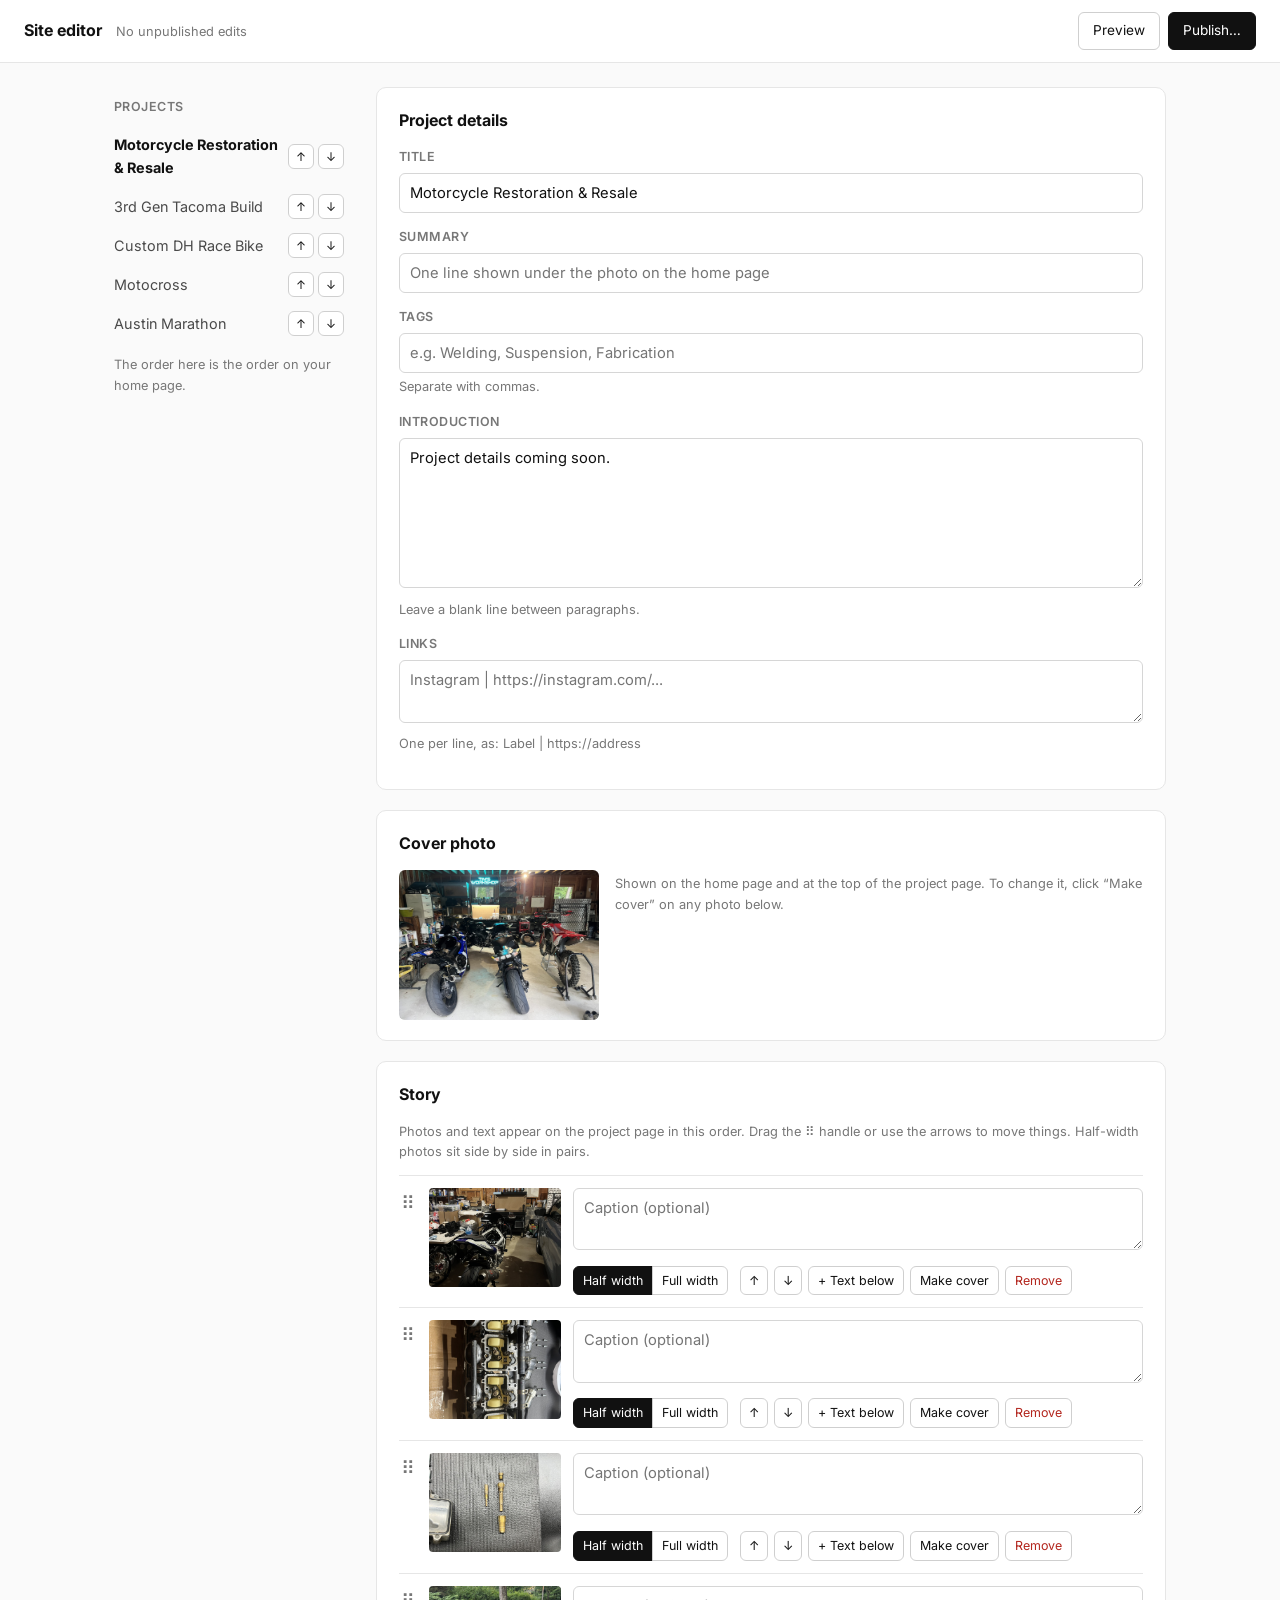
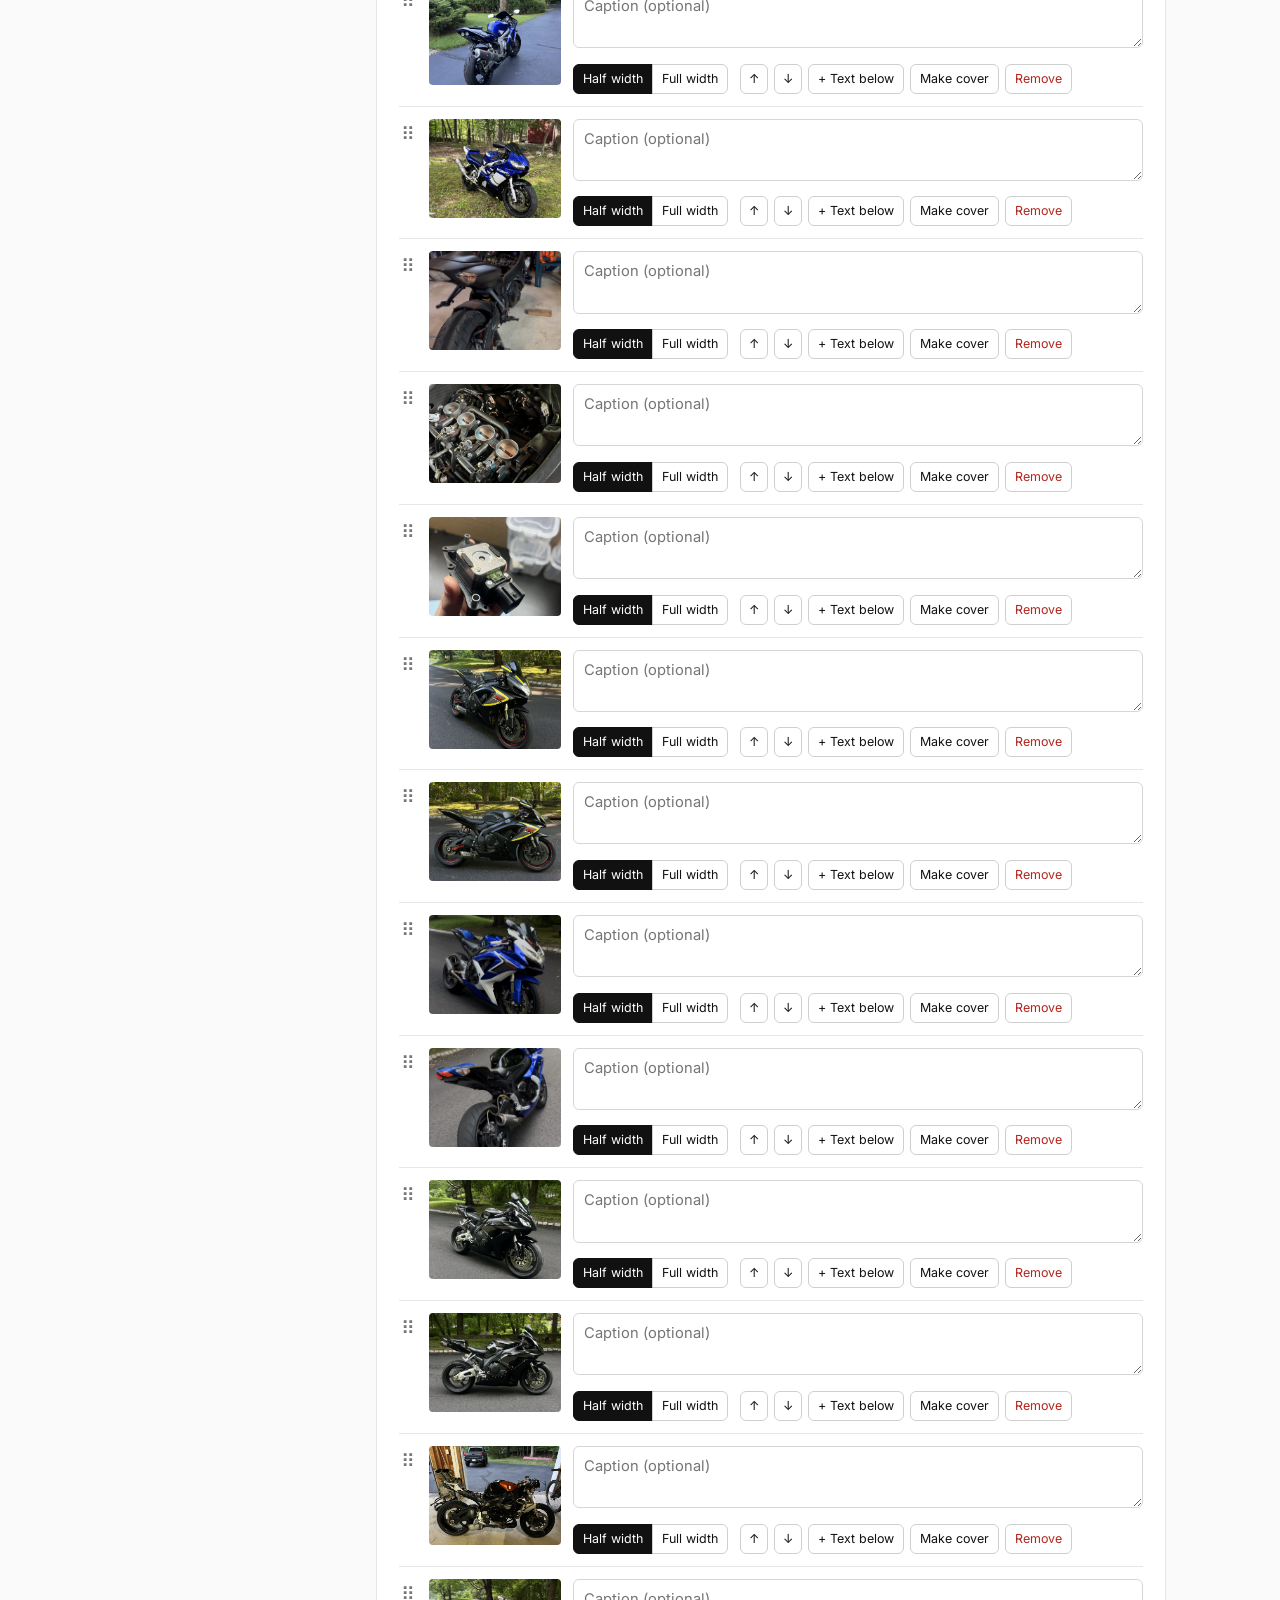
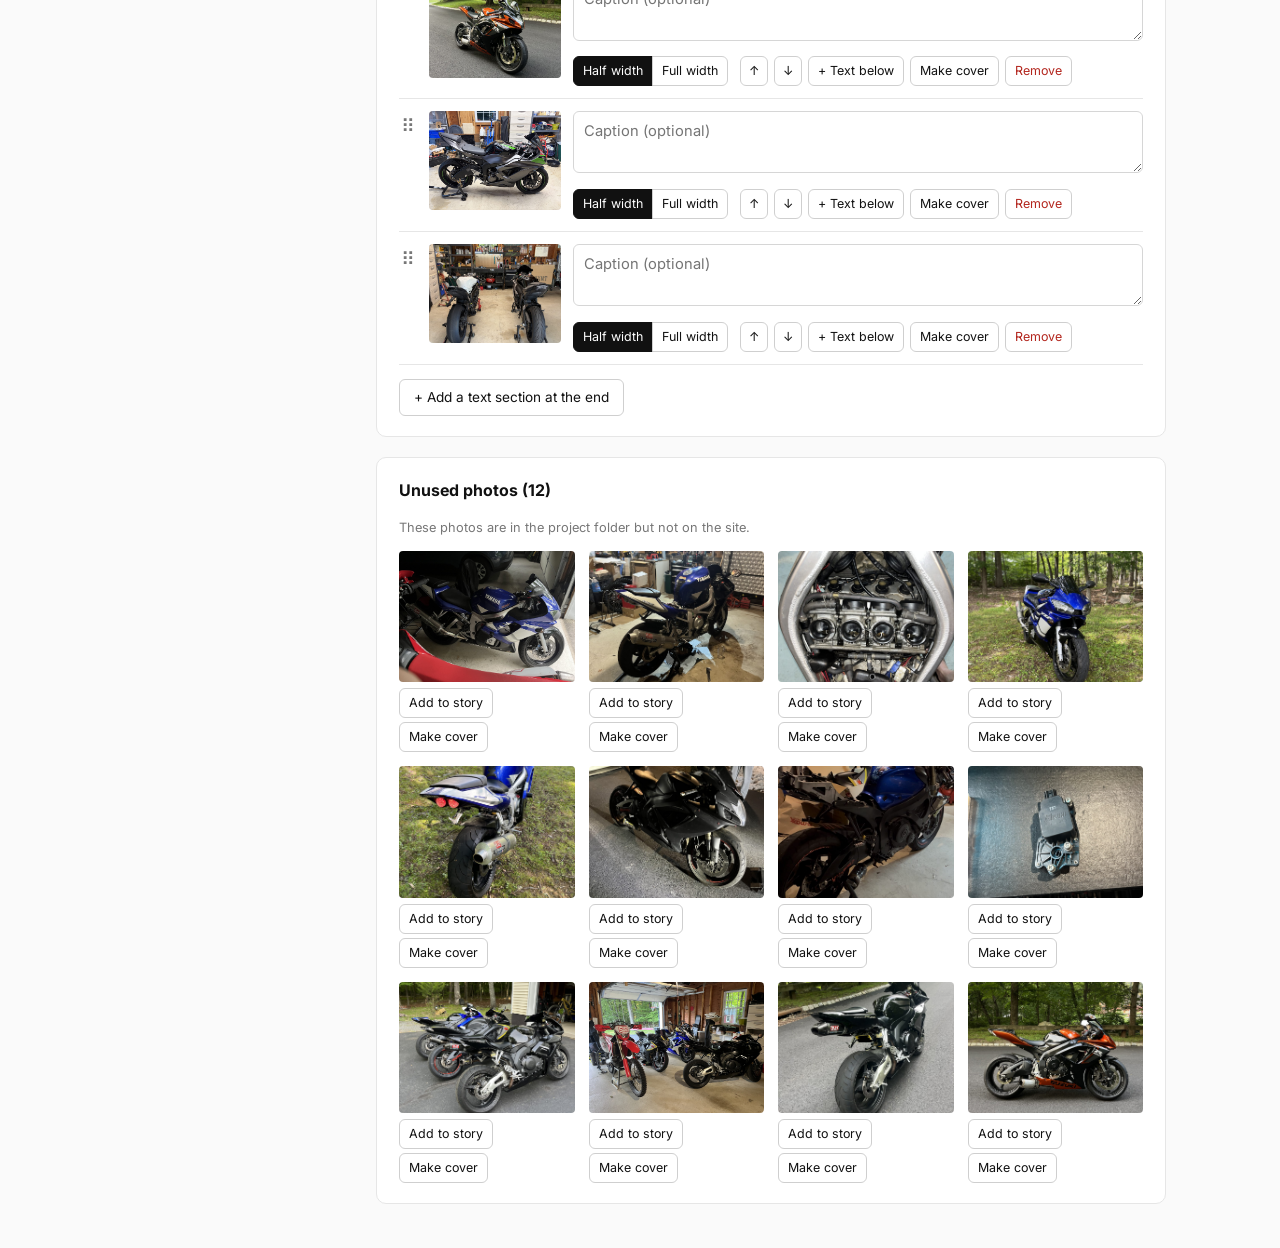
==== edit.html @ 6f575b84 "Add story layout with captions and a site editor Project pages now tell a story: an intro, then phot" ====
<!DOCTYPE html>
<html lang="en">
<head>
  <meta charset="UTF-8">
  <meta name="viewport" content="width=device-width, initial-scale=1.0">
  <meta name="robots" content="noindex">
  <title>Site Editor — Tim Sands</title>
  <link rel="preconnect" href="https://fonts.googleapis.com">
  <link rel="preconnect" href="https://fonts.gstatic.com" crossorigin>
  <link href="https://fonts.googleapis.com/css2?family=Inter:wght@400;500;700;800&display=swap" rel="stylesheet">
  <link rel="stylesheet" href="css/style.css">
  <link rel="stylesheet" href="css/editor.css">
</head>
<body class="editor">
  <header class="ed-bar">
    <div class="ed-bar-title">
      <strong>Site editor</strong>
      <span class="ed-status" id="ed-status"></span>
    </div>
    <div class="ed-bar-actions">
      <button type="button" class="ed-btn" id="ed-preview">Preview</button>
      <button type="button" class="ed-btn primary" id="ed-publish">Publish…</button>
    </div>
  </header>

  <div class="ed-notice" id="ed-notice" hidden></div>

  <div class="ed-layout">
    <aside class="ed-side">
      <h2 class="ed-label">Projects</h2>
      <ul class="ed-projects" id="ed-projects"></ul>
      <p class="ed-hint">The order here is the order on your home page.</p>
    </aside>
    <main class="ed-main" id="ed-main"></main>
  </div>

  <dialog class="ed-dialog" id="ed-dialog">
    <h2>Publish your changes</h2>
    <ol>
      <li>Click <strong>Download projects.js</strong> below.</li>
      <li>On GitHub, open your repo's <strong>js</strong> folder and click <strong>Add file → Upload files</strong>.</li>
      <li>Drag in the downloaded <code>projects.js</code> file (it replaces the old one) and click <strong>Commit changes</strong>.</li>
    </ol>
    <p>Your site updates within a couple of minutes. Your edits stay saved in this browser, so you can keep editing afterwards.</p>
    <div class="ed-dialog-actions">
      <button type="button" class="ed-btn primary" id="ed-download">Download projects.js</button>
      <button type="button" class="ed-btn" id="ed-copy">Copy as text</button>
      <button type="button" class="ed-btn" id="ed-close">Close</button>
    </div>
    <hr>
    <button type="button" class="ed-link danger" id="ed-reset">Discard all my edits and start from the published site</button>
  </dialog>

  <script src="js/projects.js"></script>
  <script src="js/editor.js"></script>
</body>
</html>
---- css/style.css ----
:root {
  --bg: #ffffff;
  --text: #111111;        /* near-black: headings, name */
  --text-muted: #4a4a4a;  /* dark grey: body copy */
  --text-soft: #777777;   /* lighter grey: captions, labels */
  --line: #e6e6e6;
  --placeholder: #f2f2f2;
  --sidebar-width: 260px;
  --gutter: 48px;
}

* { box-sizing: border-box; }

html, body {
  margin: 0;
  background: var(--bg);
  color: var(--text-muted);
  font-family: "Inter", -apple-system, BlinkMacSystemFont, "Segoe UI", Helvetica, Arial, sans-serif;
  font-size: 16px;
  line-height: 1.6;
  -webkit-font-smoothing: antialiased;
}

a { color: inherit; text-decoration: none; }

.layout {
  display: flex;
  min-height: 100vh;
}

/* ---------- Sidebar ---------- */

.sidebar {
  position: sticky;
  top: 0;
  align-self: flex-start;
  flex: 0 0 var(--sidebar-width);
  height: 100vh;
  padding: var(--gutter) 32px var(--gutter) var(--gutter);
  display: flex;
  flex-direction: column;
}

.site-name {
  font-size: 1.6rem;
  font-weight: 800;
  letter-spacing: -0.02em;
  line-height: 1.1;
  color: var(--text);
}

.tagline {
  margin: 6px 0 40px;
  font-size: 0.85rem;
  color: var(--text-soft);
}

.project-menu {
  list-style: none;
  margin: 0;
  padding: 0;
}

.project-menu li + li { margin-top: 10px; }

.project-menu a {
  font-size: 0.95rem;
  color: var(--text-muted);
  transition: color 0.15s ease;
}

.project-menu a:hover,
.project-menu a.active {
  color: var(--text);
  font-weight: 600;
}

.sidebar-footer {
  margin-top: auto;
  font-size: 0.85rem;
  color: var(--text-soft);
}

.sidebar-footer a:hover { color: var(--text); }

/* ---------- Main content ---------- */

.content {
  flex: 1;
  min-width: 0;
  padding: var(--gutter) var(--gutter) var(--gutter) 0;
}

.project-grid {
  display: grid;
  grid-template-columns: repeat(auto-fill, minmax(320px, 1fr));
  gap: 40px 32px;
}

.project-card { display: block; }

.image-frame {
  position: relative;
  aspect-ratio: 4 / 3;
  overflow: hidden;
  background: var(--placeholder);
}

.image-frame img {
  width: 100%;
  height: 100%;
  object-fit: cover;
  display: block;
  transition: transform 0.4s ease, opacity 0.2s ease;
}

.project-card:hover .image-frame img {
  transform: scale(1.03);
}

.image-frame.is-placeholder {
  display: flex;
  align-items: center;
  justify-content: center;
}

.placeholder-label {
  font-size: 0.8rem;
  letter-spacing: 0.08em;
  text-transform: uppercase;
  color: var(--text-soft);
}

.card-meta { padding-top: 14px; }

.card-title {
  margin: 0;
  font-size: 1rem;
  font-weight: 700;
  color: var(--text);
}

.card-summary {
  margin: 4px 0 0;
  font-size: 0.9rem;
  color: var(--text-muted);
}

/* ---------- Project detail ---------- */

.project-detail { max-width: 880px; }

.back-link {
  display: inline-block;
  margin-bottom: 24px;
  font-size: 0.85rem;
  color: var(--text-soft);
}

.back-link:hover { color: var(--text); }

.detail-title {
  margin: 0 0 12px;
  font-size: 2.2rem;
  font-weight: 800;
  letter-spacing: -0.02em;
  line-height: 1.15;
  color: var(--text);
}

.tags {
  list-style: none;
  display: flex;
  flex-wrap: wrap;
  gap: 8px;
  margin: 0 0 28px;
  padding: 0;
}

.tags li {
  font-size: 0.78rem;
  padding: 3px 10px;
  border: 1px solid var(--line);
  border-radius: 999px;
  color: var(--text-muted);
}

.detail-hero {
  aspect-ratio: 16 / 9;
  margin-bottom: 32px;
}

.detail-body {
  max-width: 680px;
  font-size: 1.02rem;
}

.detail-body p { margin: 0 0 1.1em; }

.detail-links {
  display: flex;
  gap: 24px;
  margin: 8px 0 40px;
}

.detail-links a {
  font-weight: 600;
  color: var(--text);
  border-bottom: 1px solid var(--text);
}

/* ---------- Project story ---------- */

.story {
  display: grid;
  grid-template-columns: 1fr 1fr;
  gap: 32px 20px;
  align-items: start;
  margin-top: 16px;
}

.story-photo { margin: 0; }
.story-photo.full,
.story-text { grid-column: 1 / -1; }

.story-photo img {
  display: block;
  width: 100%;
  height: auto;
  cursor: zoom-in;
  background: var(--placeholder);
}

.story-photo.full img {
  width: auto;
  max-width: 100%;
  max-height: 80vh;
  margin: 0 auto;
  background: none;
}

.story-photo.full figcaption { text-align: center; }

.story-photo figcaption {
  margin-top: 10px;
  font-size: 0.9rem;
  line-height: 1.5;
  color: var(--text-muted);
}

.story-text {
  max-width: 680px;
  font-size: 1.02rem;
  padding: 8px 0;
}

.story-text p { margin: 0 0 1.1em; }
.story-text p:last-child { margin-bottom: 0; }

/* ---------- Lightbox ---------- */

.lightbox {
  position: fixed;
  inset: 0;
  z-index: 100;
  display: none;
  align-items: center;
  justify-content: center;
  background: rgba(255, 255, 255, 0.97);
  padding: 48px 72px;
}

.lightbox.open { display: flex; }

.lightbox figure {
  margin: 0;
  max-width: 100%;
  max-height: 100%;
  display: flex;
  flex-direction: column;
  align-items: center;
}

.lightbox img {
  max-width: 100%;
  max-height: calc(100vh - 150px);
  object-fit: contain;
}

.lightbox figcaption {
  margin-top: 14px;
  max-width: 680px;
  text-align: center;
  font-size: 0.95rem;
  color: var(--text-muted);
}

.lightbox button {
  position: absolute;
  border: 0;
  background: none;
  color: var(--text);
  font: inherit;
  font-size: 2.4rem;
  line-height: 1;
  padding: 12px;
  cursor: pointer;
}

.lb-close { top: 12px; right: 16px; }
.lb-prev { left: 12px; top: 50%; transform: translateY(-50%); }
.lb-next { right: 12px; top: 50%; transform: translateY(-50%); }
.lightbox.single .lb-prev,
.lightbox.single .lb-next { display: none; }

/* ---------- Preview banner ---------- */

.preview-banner {
  position: sticky;
  top: 0;
  z-index: 50;
  display: flex;
  justify-content: center;
  gap: 16px;
  padding: 8px 16px;
  background: var(--text);
  color: #fff;
  font-size: 0.85rem;
}

.preview-banner a { text-decoration: underline; }

/* ---------- Mobile ---------- */

@media (max-width: 800px) {
  :root { --gutter: 20px; }

  .layout { flex-direction: column; }

  .sidebar {
    position: static;
    flex: none;
    height: auto;
    padding: 28px var(--gutter) 8px;
  }

  .tagline { margin-bottom: 18px; }

  .project-menu {
    display: flex;
    flex-wrap: wrap;
    gap: 6px 18px;
  }

  .project-menu li + li { margin-top: 0; }

  .sidebar-footer { display: none; }

  .content { padding: 24px var(--gutter) 40px; }

  .project-grid {
    grid-template-columns: 1fr;
    gap: 32px;
  }

  .detail-title { font-size: 1.7rem; }

  .story { grid-template-columns: 1fr; gap: 28px; }

  .lightbox { padding: 48px 8px; }
  .lb-prev, .lb-next { top: auto; bottom: 8px; transform: none; }
}
---- css/editor.css ----
/* Styles for the site editor (edit.html) only. */

body.editor { background: #fafafa; }

.ed-bar {
  position: sticky;
  top: 0;
  z-index: 10;
  display: flex;
  align-items: center;
  justify-content: space-between;
  gap: 16px;
  padding: 12px 24px;
  background: var(--bg);
  border-bottom: 1px solid var(--line);
}

.ed-bar-title { display: flex; align-items: baseline; gap: 14px; flex-wrap: wrap; color: var(--text); }
.ed-status { font-size: 0.8rem; color: var(--text-soft); }
.ed-bar-actions { display: flex; gap: 8px; }

.ed-notice {
  display: flex;
  align-items: center;
  flex-wrap: wrap;
  gap: 8px;
  padding: 10px 24px;
  background: #fff8e1;
  border-bottom: 1px solid #f0e2b0;
  font-size: 0.9rem;
  color: var(--text);
}

.ed-notice[hidden] { display: none; }

.ed-layout {
  display: flex;
  gap: 32px;
  max-width: 1100px;
  margin: 0 auto;
  padding: 24px;
}

.ed-side {
  flex: 0 0 230px;
  position: sticky;
  top: 72px;
  align-self: flex-start;
}

.ed-main { flex: 1; min-width: 0; }

/* ---------- Buttons ---------- */

.ed-btn {
  font: inherit;
  font-size: 0.85rem;
  padding: 7px 14px;
  border: 1px solid #cfcfcf;
  border-radius: 6px;
  background: var(--bg);
  color: var(--text);
  cursor: pointer;
  white-space: nowrap;
}

.ed-btn:hover { border-color: var(--text); }
.ed-btn.primary { background: var(--text); border-color: var(--text); color: #fff; }
.ed-btn.primary:hover { background: #333; }
.ed-btn.small { font-size: 0.78rem; padding: 4px 9px; }
.ed-btn.icon { padding-left: 8px; padding-right: 8px; }
.ed-btn.danger { color: #b3261e; }
.ed-btn.danger:hover { border-color: #b3261e; }

.ed-link {
  font: inherit;
  font-size: 0.85rem;
  background: none;
  border: 0;
  padding: 0;
  text-decoration: underline;
  cursor: pointer;
  color: var(--text-muted);
}

.ed-link.danger { color: #b3261e; }

/* ---------- Project list ---------- */

.ed-projects { list-style: none; margin: 8px 0 12px; padding: 0; }

.ed-projects li {
  display: flex;
  align-items: center;
  justify-content: space-between;
  gap: 6px;
  padding: 4px 0;
}

.ed-project-name {
  font: inherit;
  font-size: 0.9rem;
  text-align: left;
  background: none;
  border: 0;
  padding: 4px 0;
  color: var(--text-muted);
  cursor: pointer;
}

.ed-projects li.active .ed-project-name { color: var(--text); font-weight: 700; }
.ed-move { display: flex; gap: 4px; flex-shrink: 0; }
.ed-move .ed-btn { padding: 2px 7px; font-size: 0.75rem; }

/* ---------- Sections & fields ---------- */

.ed-section {
  background: var(--bg);
  border: 1px solid var(--line);
  border-radius: 10px;
  padding: 20px 22px;
  margin-bottom: 20px;
}

.ed-section-title { margin: 0 0 14px; font-size: 1rem; color: var(--text); }

.ed-label {
  display: block;
  font-size: 0.78rem;
  font-weight: 600;
  letter-spacing: 0.04em;
  text-transform: uppercase;
  color: var(--text-soft);
  margin-bottom: 6px;
}

.ed-hint { display: block; font-size: 0.8rem; color: var(--text-soft); margin: 4px 0 12px; }

.ed-field { display: block; margin-bottom: 14px; }

.editor input[type="text"],
.editor textarea {
  width: 100%;
  font: inherit;
  font-size: 0.92rem;
  line-height: 1.5;
  color: var(--text);
  padding: 8px 10px;
  border: 1px solid #d6d6d6;
  border-radius: 6px;
  background: var(--bg);
  resize: vertical;
}

.editor input[type="text"]:focus,
.editor textarea:focus { outline: 2px solid var(--text); outline-offset: -1px; border-color: transparent; }

.ed-cover { display: flex; gap: 16px; align-items: flex-start; }
.ed-cover img { width: 200px; aspect-ratio: 4 / 3; object-fit: cover; border-radius: 6px; flex-shrink: 0; }

/* ---------- Story rows ---------- */

.ed-story { list-style: none; margin: 0 0 14px; padding: 0; }

.ed-row {
  position: relative;
  display: flex;
  gap: 12px;
  align-items: flex-start;
  padding: 12px 0;
  border-top: 1px solid var(--line);
}

.ed-row:last-child { border-bottom: 1px solid var(--line); }
.ed-row.dragging { opacity: 0.4; }
.ed-row.drop-before { box-shadow: 0 -3px 0 var(--text); }
.ed-row.drop-after { box-shadow: 0 3px 0 var(--text); }

.ed-handle {
  font-size: 1.2rem;
  line-height: 1;
  padding: 6px 2px;
  color: var(--text-soft);
  cursor: grab;
  user-select: none;
}

.ed-thumb {
  width: 132px;
  aspect-ratio: 4 / 3;
  object-fit: cover;
  border-radius: 4px;
  flex-shrink: 0;
  background: var(--placeholder);
}

.ed-text-badge {
  width: 132px;
  aspect-ratio: 4 / 3;
  flex-shrink: 0;
  display: flex;
  align-items: center;
  justify-content: center;
  border: 1px dashed #cfcfcf;
  border-radius: 4px;
  font-size: 0.8rem;
  font-weight: 600;
  letter-spacing: 0.06em;
  text-transform: uppercase;
  color: var(--text-soft);
}

.ed-row-body { flex: 1; min-width: 0; }

.ed-row-controls {
  display: flex;
  flex-wrap: wrap;
  gap: 6px;
  margin-top: 8px;
}

.ed-toggle { display: inline-flex; margin-right: 6px; }
.ed-toggle .ed-btn { border-radius: 0; }
.ed-toggle .ed-btn:first-child { border-radius: 6px 0 0 6px; }
.ed-toggle .ed-btn:last-child { border-radius: 0 6px 6px 0; margin-left: -1px; }
.ed-toggle .ed-btn.on { background: var(--text); border-color: var(--text); color: #fff; }

/* ---------- Unused tray ---------- */

.ed-tray {
  display: grid;
  grid-template-columns: repeat(auto-fill, minmax(150px, 1fr));
  gap: 14px;
}

.ed-tray-item img {
  width: 100%;
  aspect-ratio: 4 / 3;
  object-fit: cover;
  border-radius: 4px;
  display: block;
}

.ed-tray-actions { display: flex; flex-wrap: wrap; gap: 4px; margin-top: 6px; }

/* ---------- Publish dialog ---------- */

.ed-dialog {
  max-width: 520px;
  border: 1px solid var(--line);
  border-radius: 12px;
  padding: 24px 26px;
  color: var(--text-muted);
}

.ed-dialog::backdrop { background: rgba(0, 0, 0, 0.35); }
.ed-dialog h2 { margin: 0 0 12px; font-size: 1.15rem; color: var(--text); }
.ed-dialog ol { padding-left: 20px; margin: 0 0 12px; }
.ed-dialog li { margin-bottom: 6px; }
.ed-dialog p { font-size: 0.9rem; }
.ed-dialog-actions { display: flex; flex-wrap: wrap; gap: 8px; margin-top: 16px; }
.ed-dialog hr { border: 0; border-top: 1px solid var(--line); margin: 20px 0 14px; }

/* ---------- Small screens ---------- */

@media (max-width: 800px) {
  .ed-bar { padding: 10px 16px; }
  .ed-layout { flex-direction: column; gap: 16px; padding: 16px; }
  .ed-side { position: static; flex: none; }
  .ed-row { flex-wrap: wrap; }
  .ed-handle { display: none; }
  .ed-thumb, .ed-text-badge { width: 96px; }
  .ed-cover { flex-direction: column; }
}
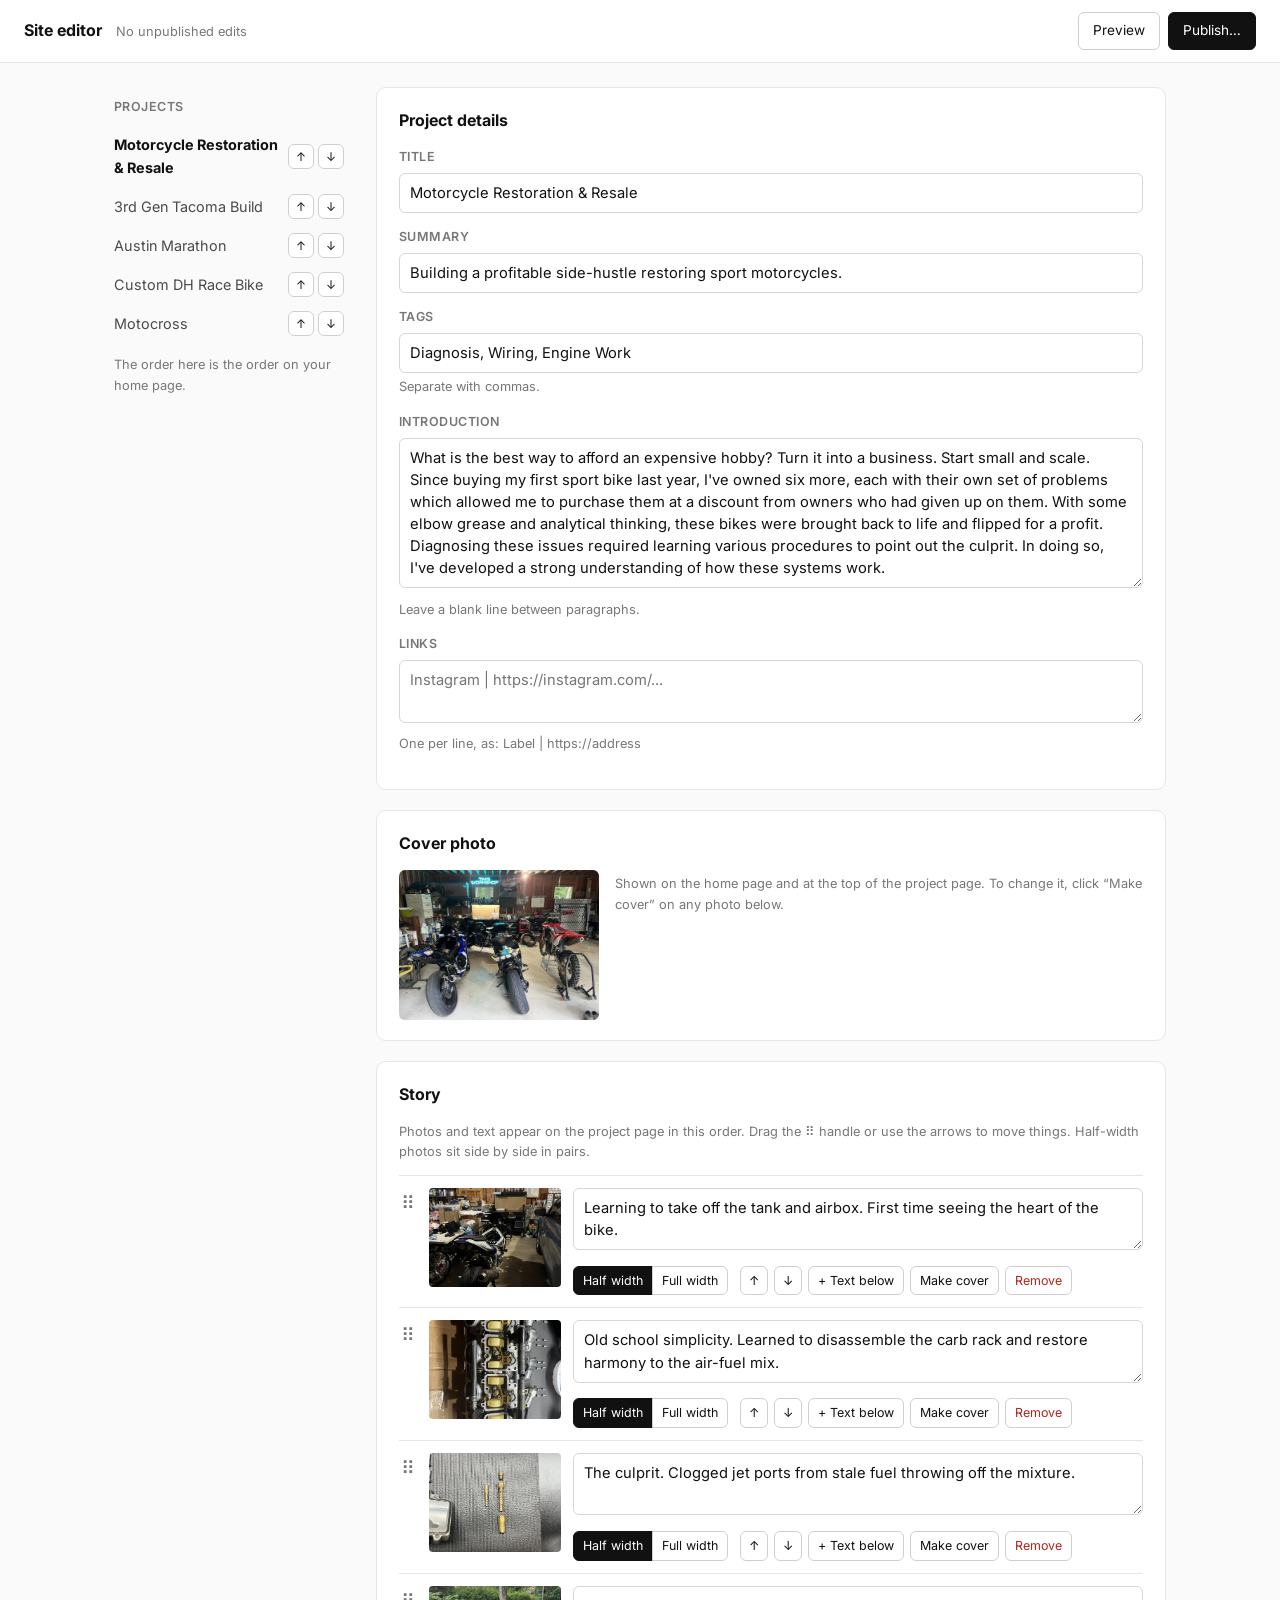
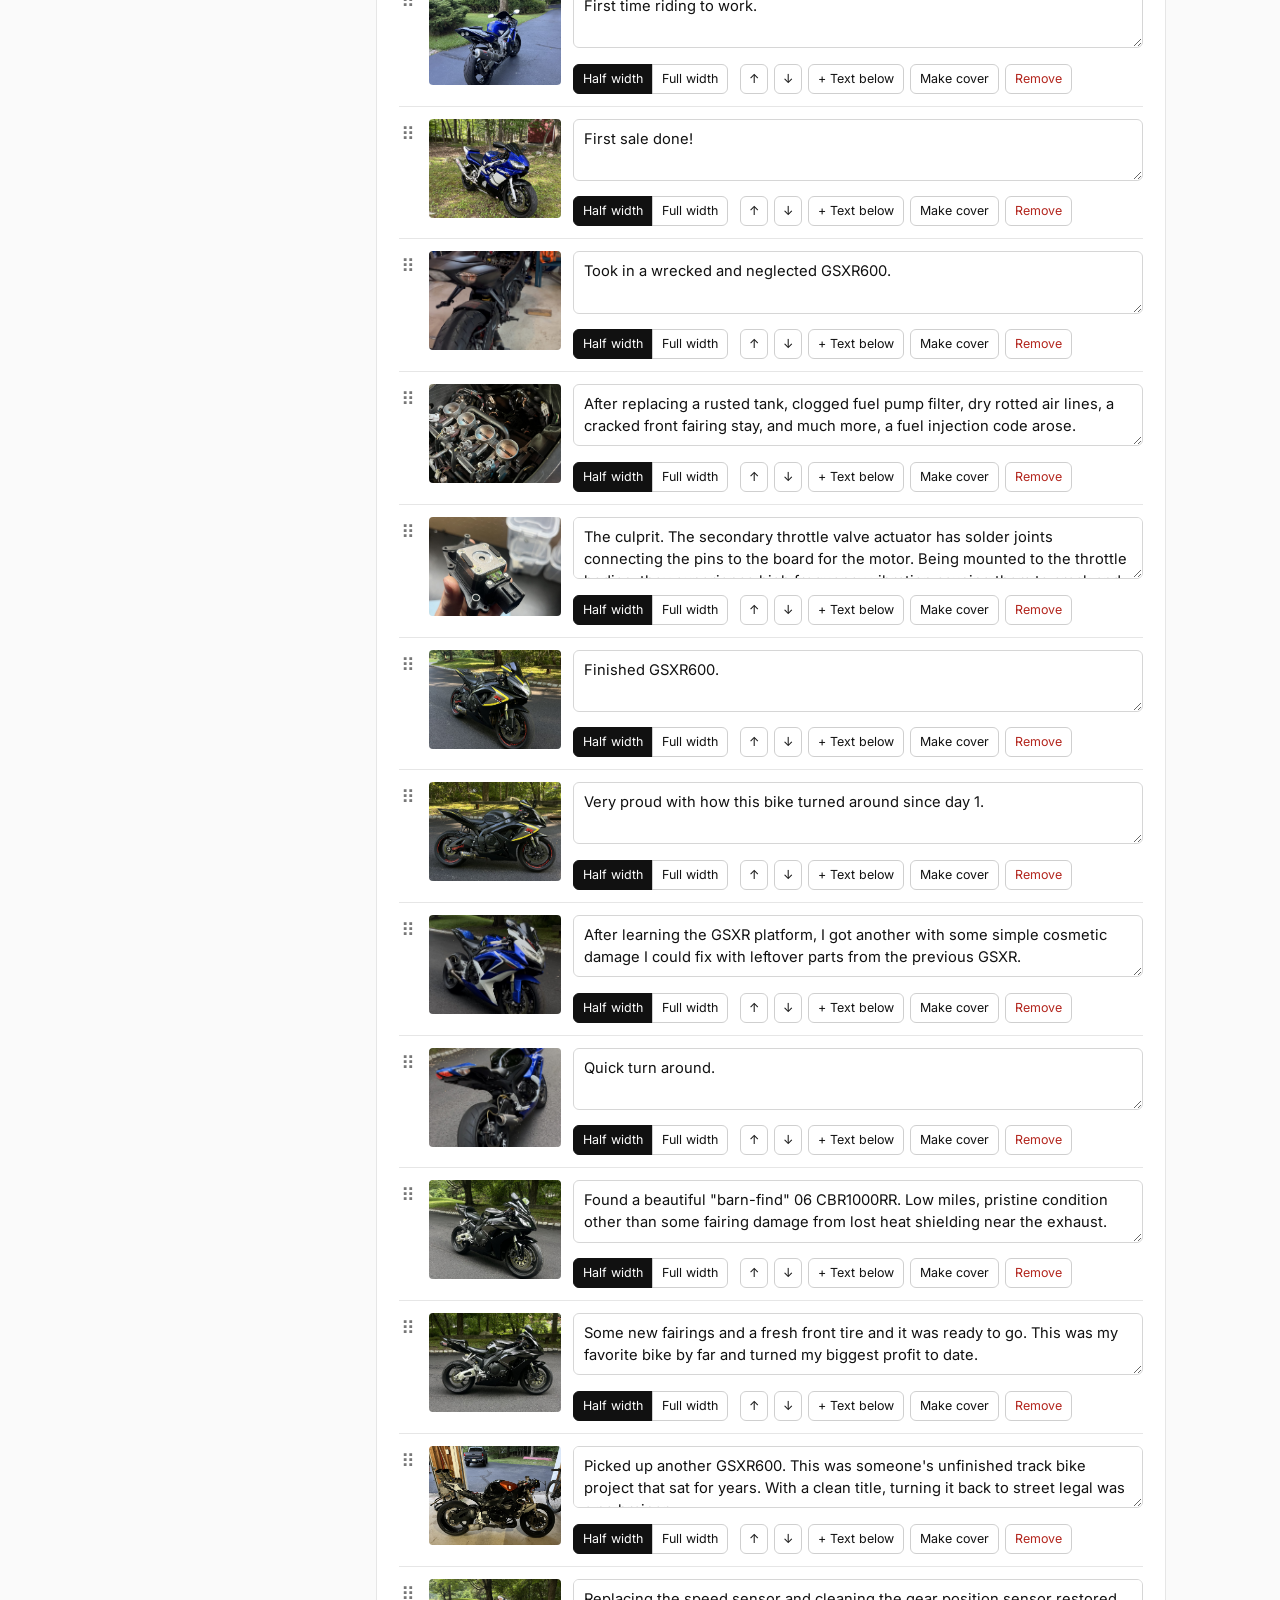
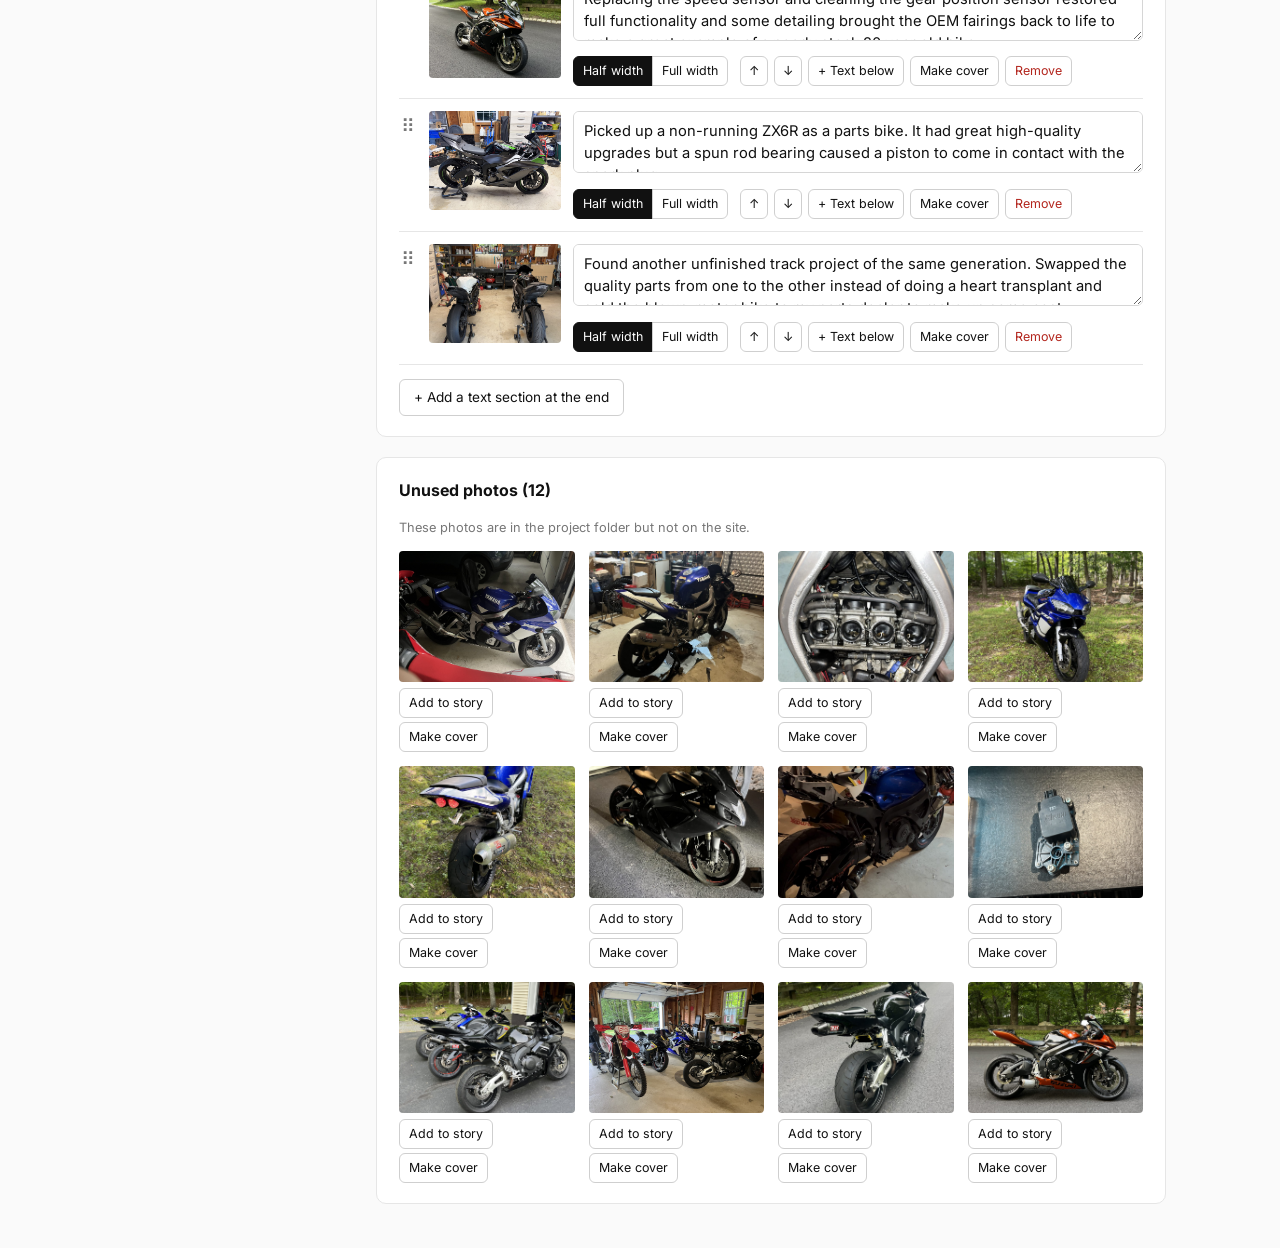
==== commit 87e921f5: "Publish latest edits and make publishing replace projects.js The browser saved each editor download " ====
--- a/edit.html
+++ b/edit.html
@@ -37,16 +37,19 @@
   <dialog class="ed-dialog" id="ed-dialog">
     <h2>Publish your changes</h2>
     <ol>
-      <li>Click <strong>Download projects.js</strong> below.</li>
-      <li>On GitHub, open your repo's <strong>js</strong> folder and click <strong>Add file → Upload files</strong>.</li>
-      <li>Drag in the downloaded <code>projects.js</code> file (it replaces the old one) and click <strong>Commit changes</strong>.</li>
+      <li>Click <strong>Copy my changes</strong>.</li>
+      <li>Click <strong>Open projects.js on GitHub</strong>. It opens the file ready to edit.</li>
+      <li>Click inside the file, select everything (<kbd>Ctrl</kbd>+<kbd>A</kbd>, or <kbd>⌘</kbd>+<kbd>A</kbd> on a Mac) and paste (<kbd>Ctrl</kbd>+<kbd>V</kbd> / <kbd>⌘</kbd>+<kbd>V</kbd>).</li>
+      <li>Click <strong>Commit changes…</strong>, then <strong>Commit changes</strong> again.</li>
     </ol>
     <p>Your site updates within a couple of minutes. Your edits stay saved in this browser, so you can keep editing afterwards.</p>
     <div class="ed-dialog-actions">
-      <button type="button" class="ed-btn primary" id="ed-download">Download projects.js</button>
-      <button type="button" class="ed-btn" id="ed-copy">Copy as text</button>
+      <button type="button" class="ed-btn primary" id="ed-copy">Copy my changes</button>
+      <a class="ed-btn" href="https://github.com/TimSands7/Tim-Sands-Portfolio/edit/main/js/projects.js" target="_blank" rel="noopener">Open projects.js on GitHub</a>
       <button type="button" class="ed-btn" id="ed-close">Close</button>
     </div>
+    <p class="ed-hint">Prefer a file? <button type="button" class="ed-link" id="ed-download">Download projects.js</button>.
+      If your browser saves it as “projects (1).js”, rename it to exactly <code>projects.js</code> before uploading, or GitHub adds it as a separate file that the site ignores.</p>
     <hr>
     <button type="button" class="ed-link danger" id="ed-reset">Discard all my edits and start from the published site</button>
   </dialog>
--- a/css/editor.css
+++ b/css/editor.css
@@ -65,6 +65,8 @@
 }
 
 .ed-btn:hover { border-color: var(--text); }
+a.ed-btn { display: inline-block; text-decoration: none; }
+.ed-dialog kbd { font: inherit; font-size: 0.8rem; padding: 1px 5px; border: 1px solid var(--line); border-radius: 4px; }
 .ed-btn.primary { background: var(--text); border-color: var(--text); color: #fff; }
 .ed-btn.primary:hover { background: #333; }
 .ed-btn.small { font-size: 0.78rem; padding: 4px 9px; }
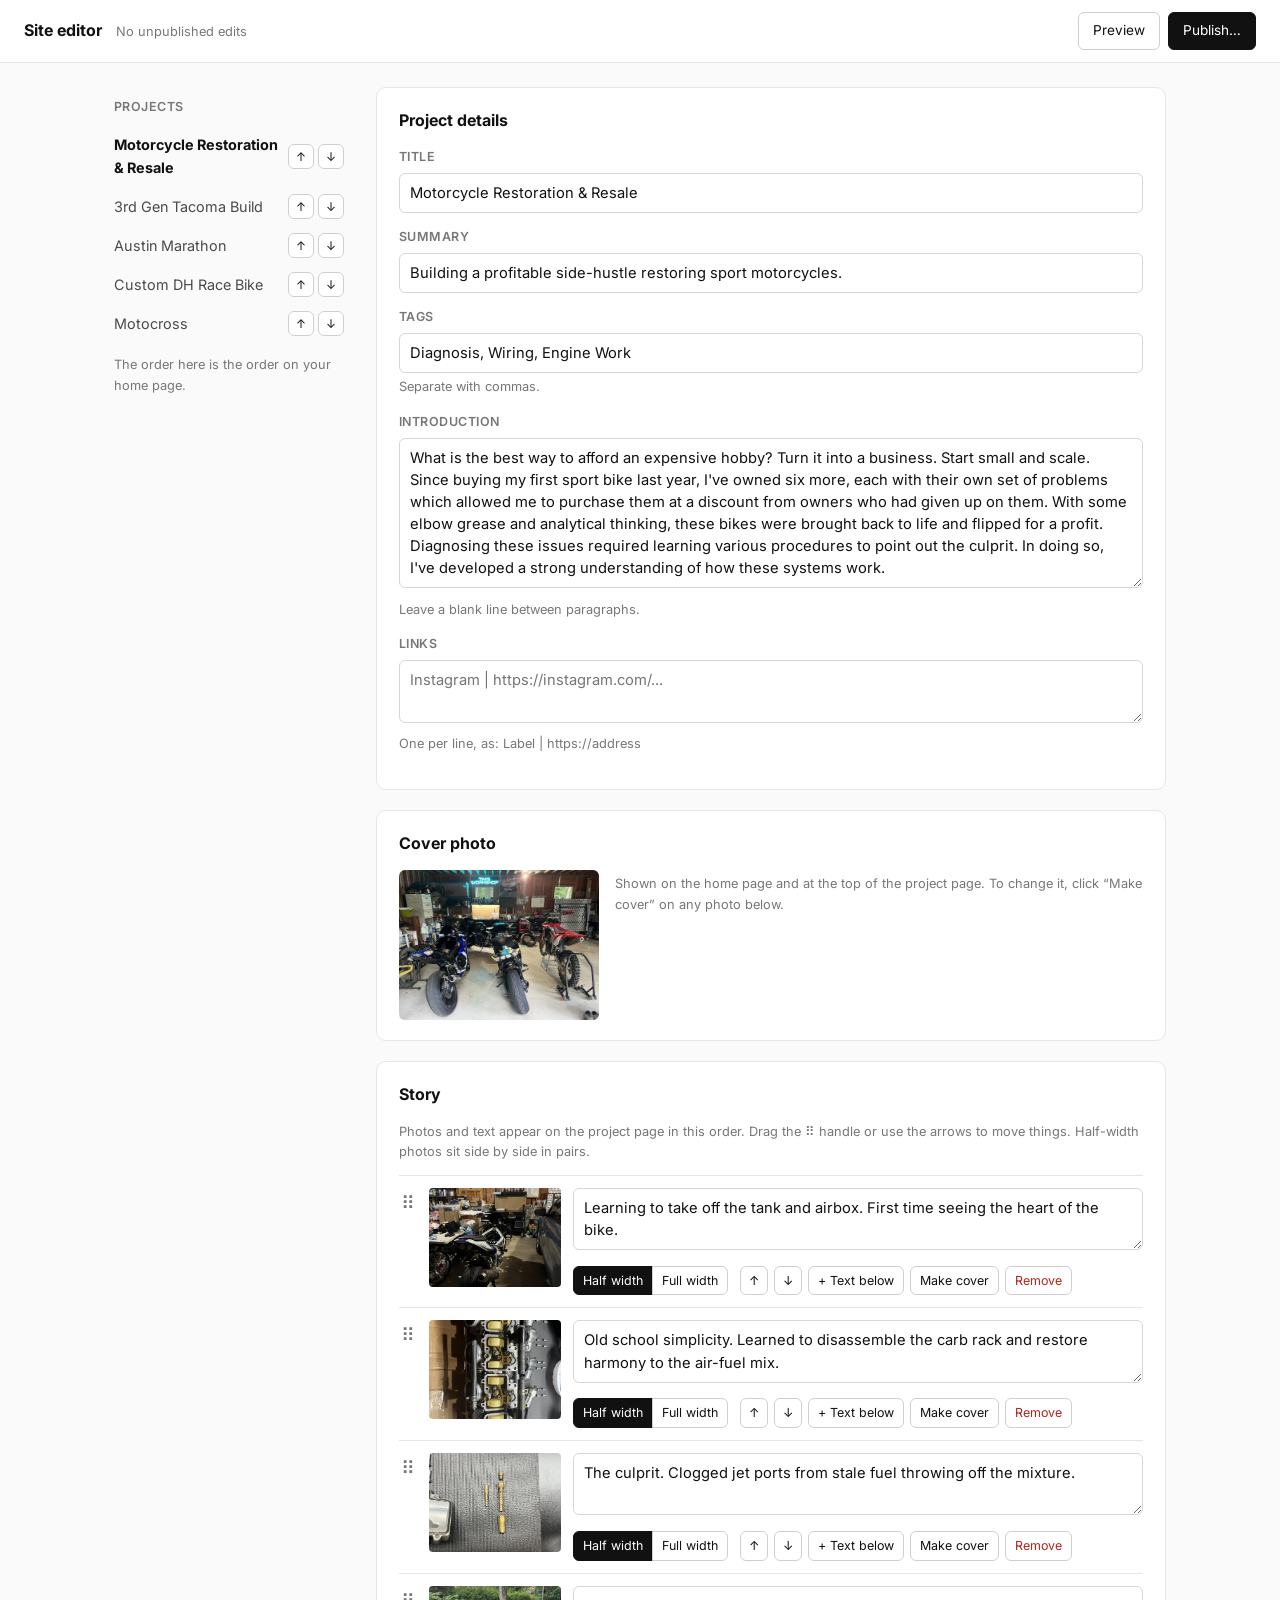
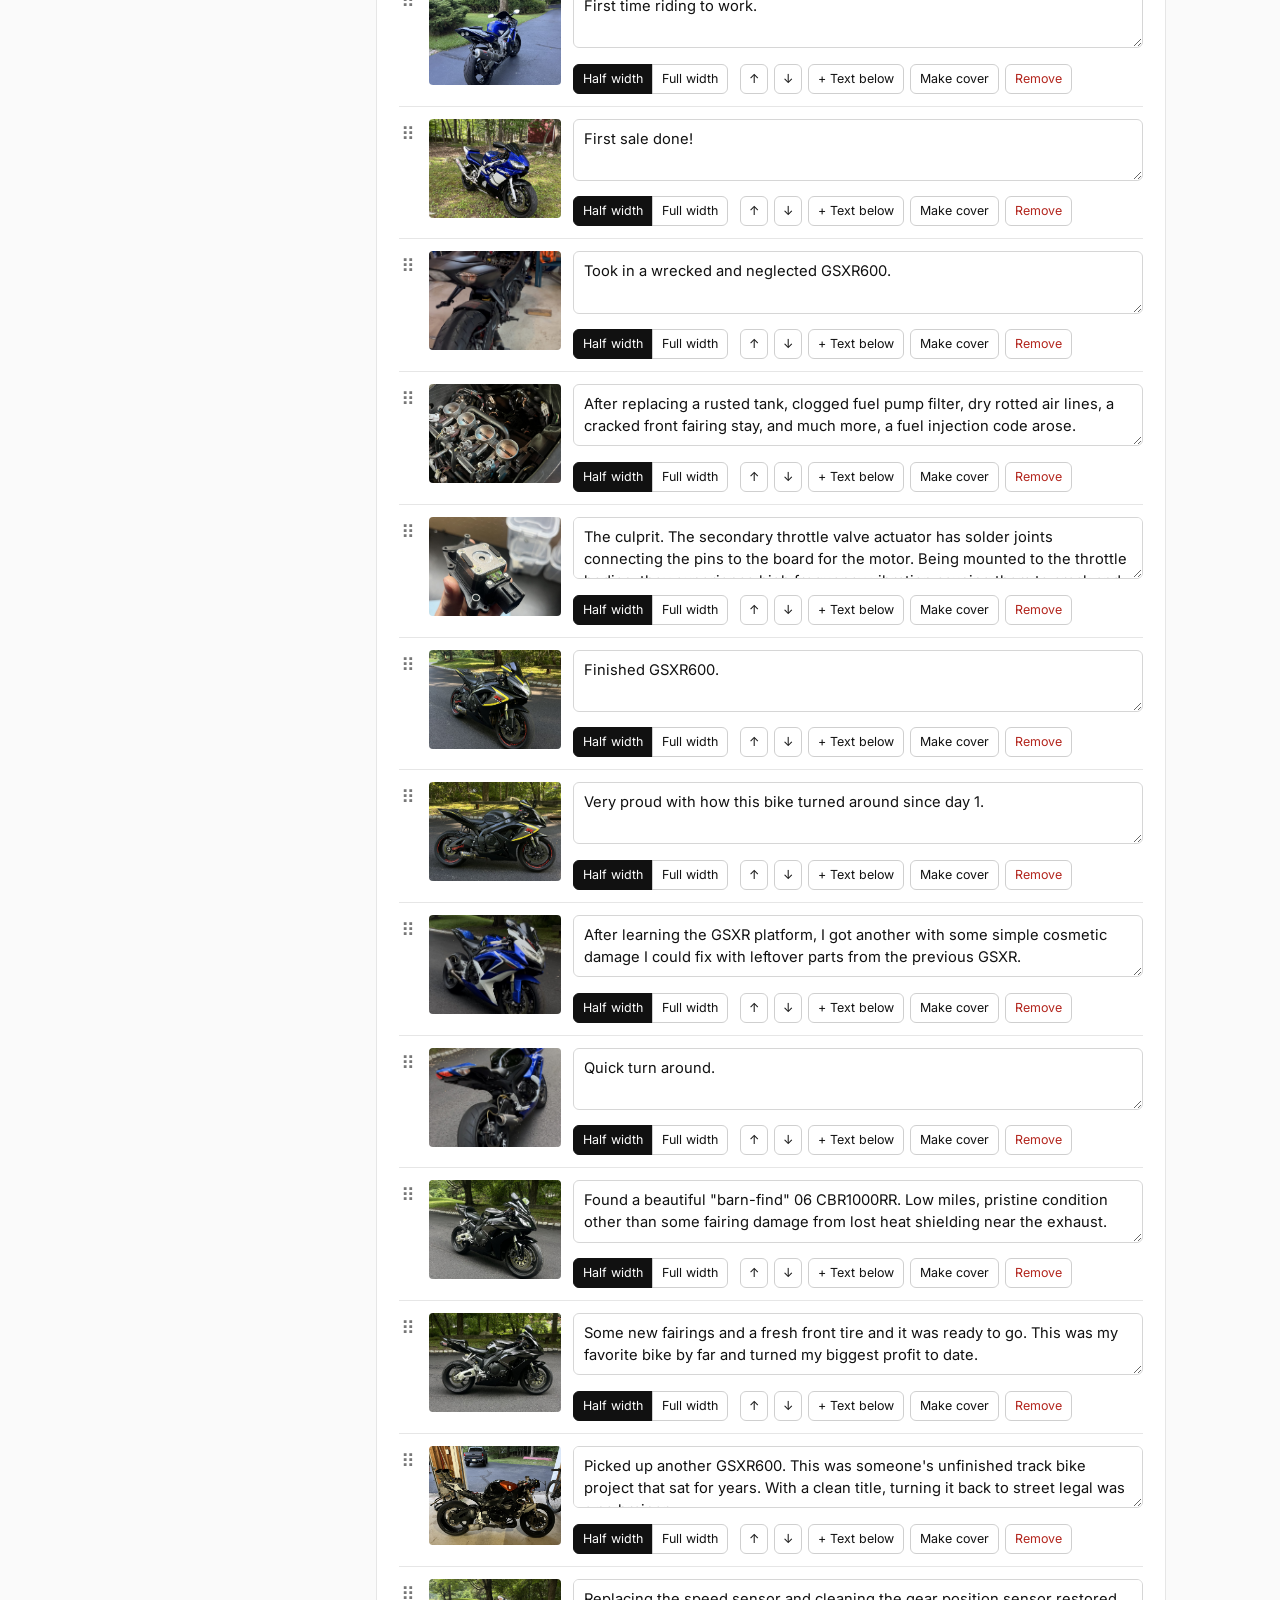
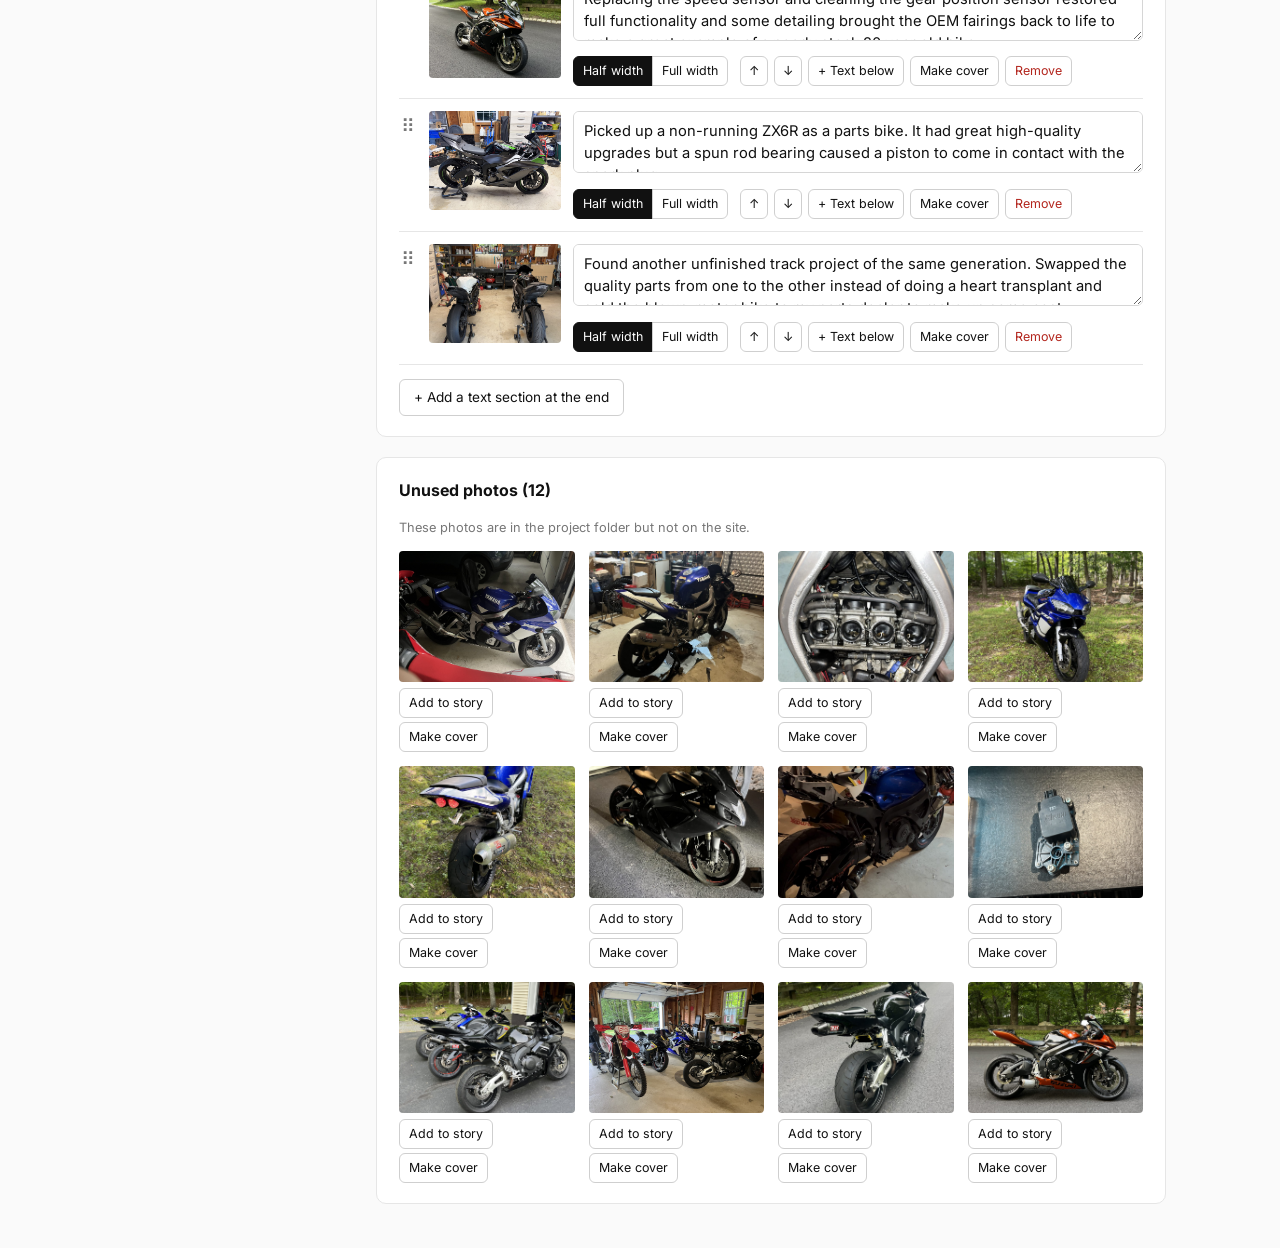
==== commit 428bfe4e: "Add TS favicon Bold black TS initials in Inter ExtraBold (the site-name font) on a white rounded squ" ====
--- a/edit.html
+++ b/edit.html
@@ -4,7 +4,10 @@
   <meta charset="UTF-8">
   <meta name="viewport" content="width=device-width, initial-scale=1.0">
   <meta name="robots" content="noindex">
-  <title>Site Editor — Tim Sands</title>
+  <title>Site Editor — Timothy Sands</title>
+  <link rel="icon" href="favicon.ico" sizes="any">
+  <link rel="icon" type="image/png" sizes="32x32" href="favicon-32.png">
+  <link rel="apple-touch-icon" href="apple-touch-icon.png">
   <link rel="preconnect" href="https://fonts.googleapis.com">
   <link rel="preconnect" href="https://fonts.gstatic.com" crossorigin>
   <link href="https://fonts.googleapis.com/css2?family=Inter:wght@400;500;700;800&display=swap" rel="stylesheet">
--- a/css/style.css
+++ b/css/style.css
@@ -55,6 +55,27 @@
   color: var(--text-soft);
 }
 
+.profile-links {
+  display: flex;
+  flex-wrap: wrap;
+  gap: 8px;
+  margin: -20px 0 36px;
+}
+
+.pill-link {
+  display: inline-block;
+  padding: 7px 14px;
+  border: 1px solid var(--text);
+  border-radius: 999px;
+  font-size: 0.85rem;
+  font-weight: 600;
+  color: var(--text);
+  transition: background 0.15s ease, color 0.15s ease;
+}
+
+.pill-link:hover { background: var(--text); color: #fff; }
+.pill-link[hidden] { display: none; }
+
 .project-menu {
   list-style: none;
   margin: 0;
@@ -345,6 +366,7 @@
   }
 
   .tagline { margin-bottom: 18px; }
+  .profile-links { margin: -6px 0 18px; }
 
   .project-menu {
     display: flex;
